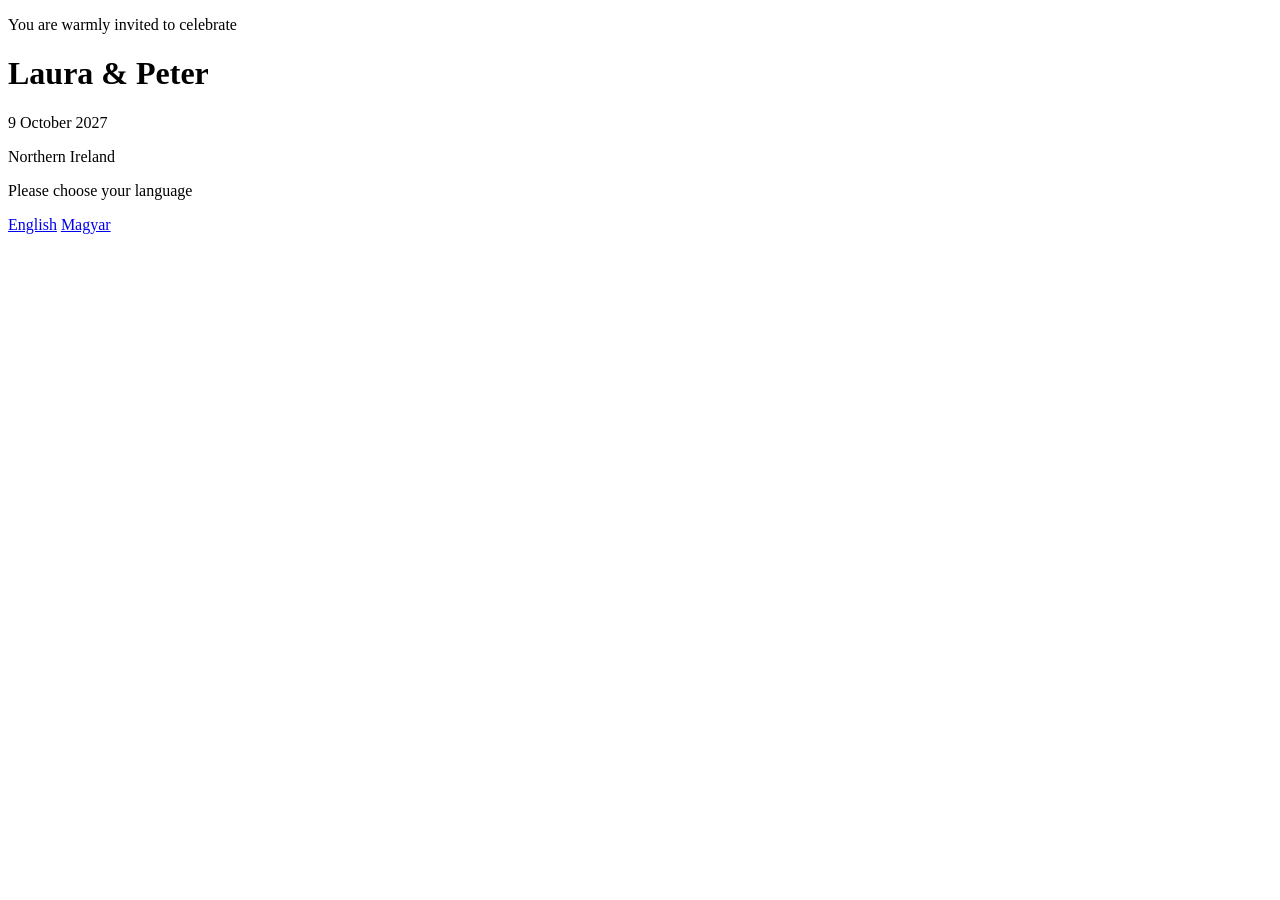
==== index.html @ ecadd405 "Add initial wedding invitation HTML structure" ====
<!DOCTYPE html>
<html lang="en">
<head>
  <meta charset="UTF-8" />
  <meta name="viewport" content="width=device-width, initial-scale=1.0" />
  <title>Laura & Peter | Wedding</title>
  <link rel="stylesheet" href="css/style.css" />
</head>
<body>
  <main class="landing">
    <div class="card">
      <p class="eyebrow">You are warmly invited to celebrate</p>

      <h1>Laura & Peter</h1>

      <div class="divider"></div>

      <p class="date">9 October 2027</p>
      <p class="location">Northern Ireland</p>

      <p class="intro">Please choose your language</p>

      <div class="language-buttons">
        <a href="en/" class="button">English</a>
        <a href="hu/" class="button">Magyar</a>
      </div>
    </div>
  </main>
</body>
</html>
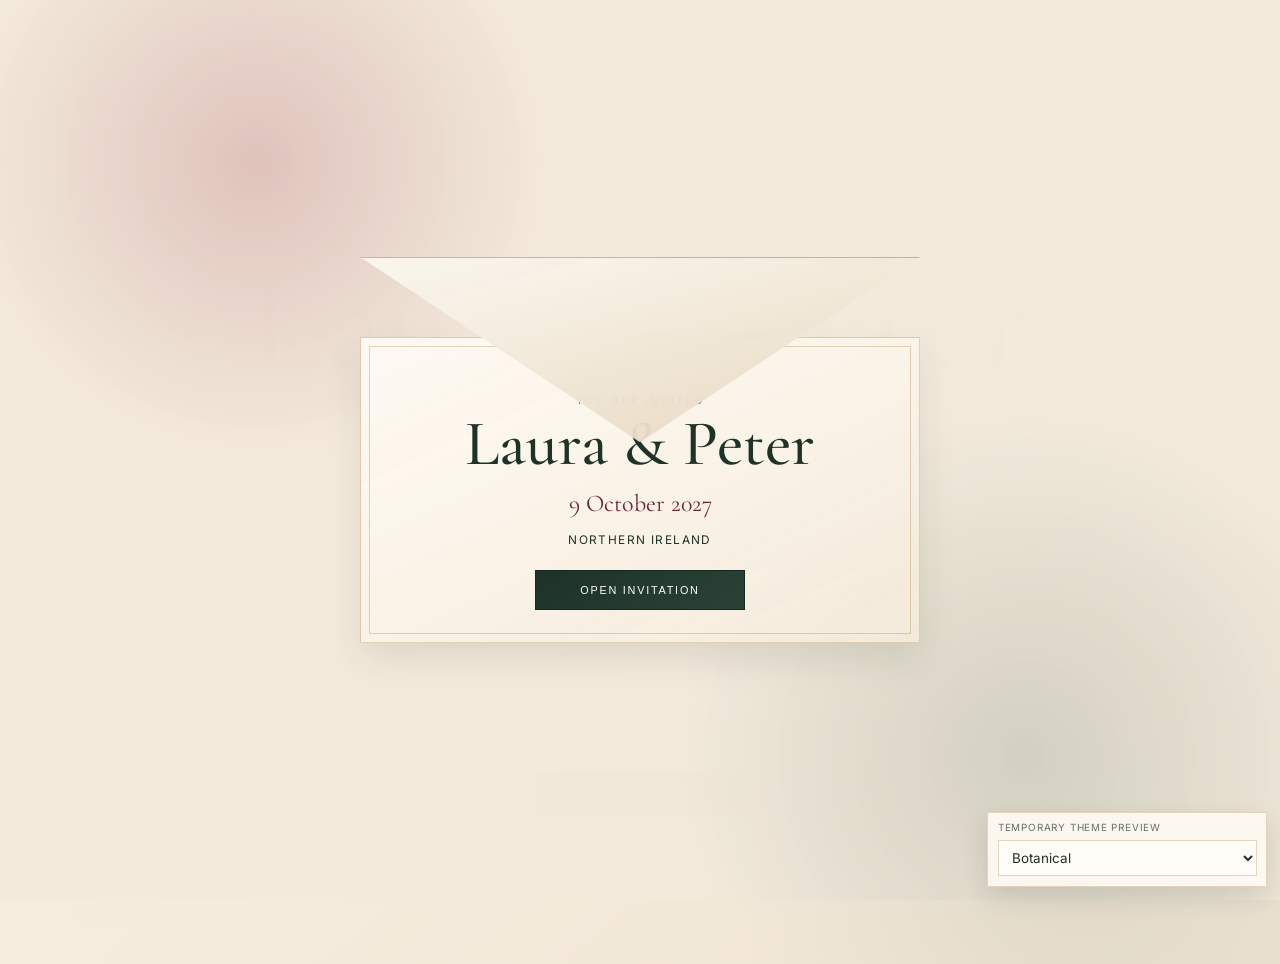
==== commit 1aec7c91: "updates" ====
--- a/index.html
+++ b/index.html
@@ -4,27 +4,34 @@
   <meta charset="UTF-8" />
   <meta name="viewport" content="width=device-width, initial-scale=1.0" />
   <title>Laura & Peter | Wedding</title>
+  <meta name="description" content="Choose your language for Laura and Peter's wedding website." />
   <link rel="stylesheet" href="css/style.css" />
 </head>
-<body>
-  <main class="landing">
-    <div class="card">
-      <p class="eyebrow">You are warmly invited to celebrate</p>
-
-      <h1>Laura & Peter</h1>
-
-      <div class="divider"></div>
-
-      <p class="date">9 October 2027</p>
-      <p class="location">Northern Ireland</p>
-
-      <p class="intro">Please choose your language</p>
-
-      <div class="language-buttons">
-        <a href="en/" class="button">English</a>
-        <a href="hu/" class="button">Magyar</a>
+<body class="landing-body">
+  <a href="#main-content" class="skip-link">Skip to content</a>
+  <div class="invitation-overlay" data-invitation-overlay>
+    <div class="invitation-envelope" aria-hidden="true">
+      <div class="invitation-lid"></div>
+      <div class="invitation-paper" data-invitation-paper>
+        <p class="eyebrow">You are invited</p>
+        <h2>Laura <span>&</span> Peter</h2>
+        <p class="invitation-date">9 October 2027</p>
+        <p class="invitation-place">Northern Ireland</p>
+        <button type="button" class="invitation-open" data-open-invitation>Open Invitation</button>
       </div>
     </div>
+  </div>
+
+  <main id="main-content" class="landing-shell site-underlay" data-site-underlay>
+    <section class="hero-fullscreen" aria-labelledby="hero-title">
+      <p class="eyebrow">Welcome to our wedding website</p>
+      <h1 id="hero-title">Laura <span>&</span> Peter</h1>
+      <p class="hero-date">9 October 2027</p>
+      <p class="hero-location">Northern Ireland</p>
+      <a href="en/" class="hero-cta">Begin our story</a>
+    </section>
   </main>
+
+  <script src="js/main.js"></script>
 </body>
 </html>
--- a/css/style.css
+++ b/css/style.css
@@ -0,0 +1,2 @@
+@import url('./base.css');
+@import url('./themes/botanical.css');
